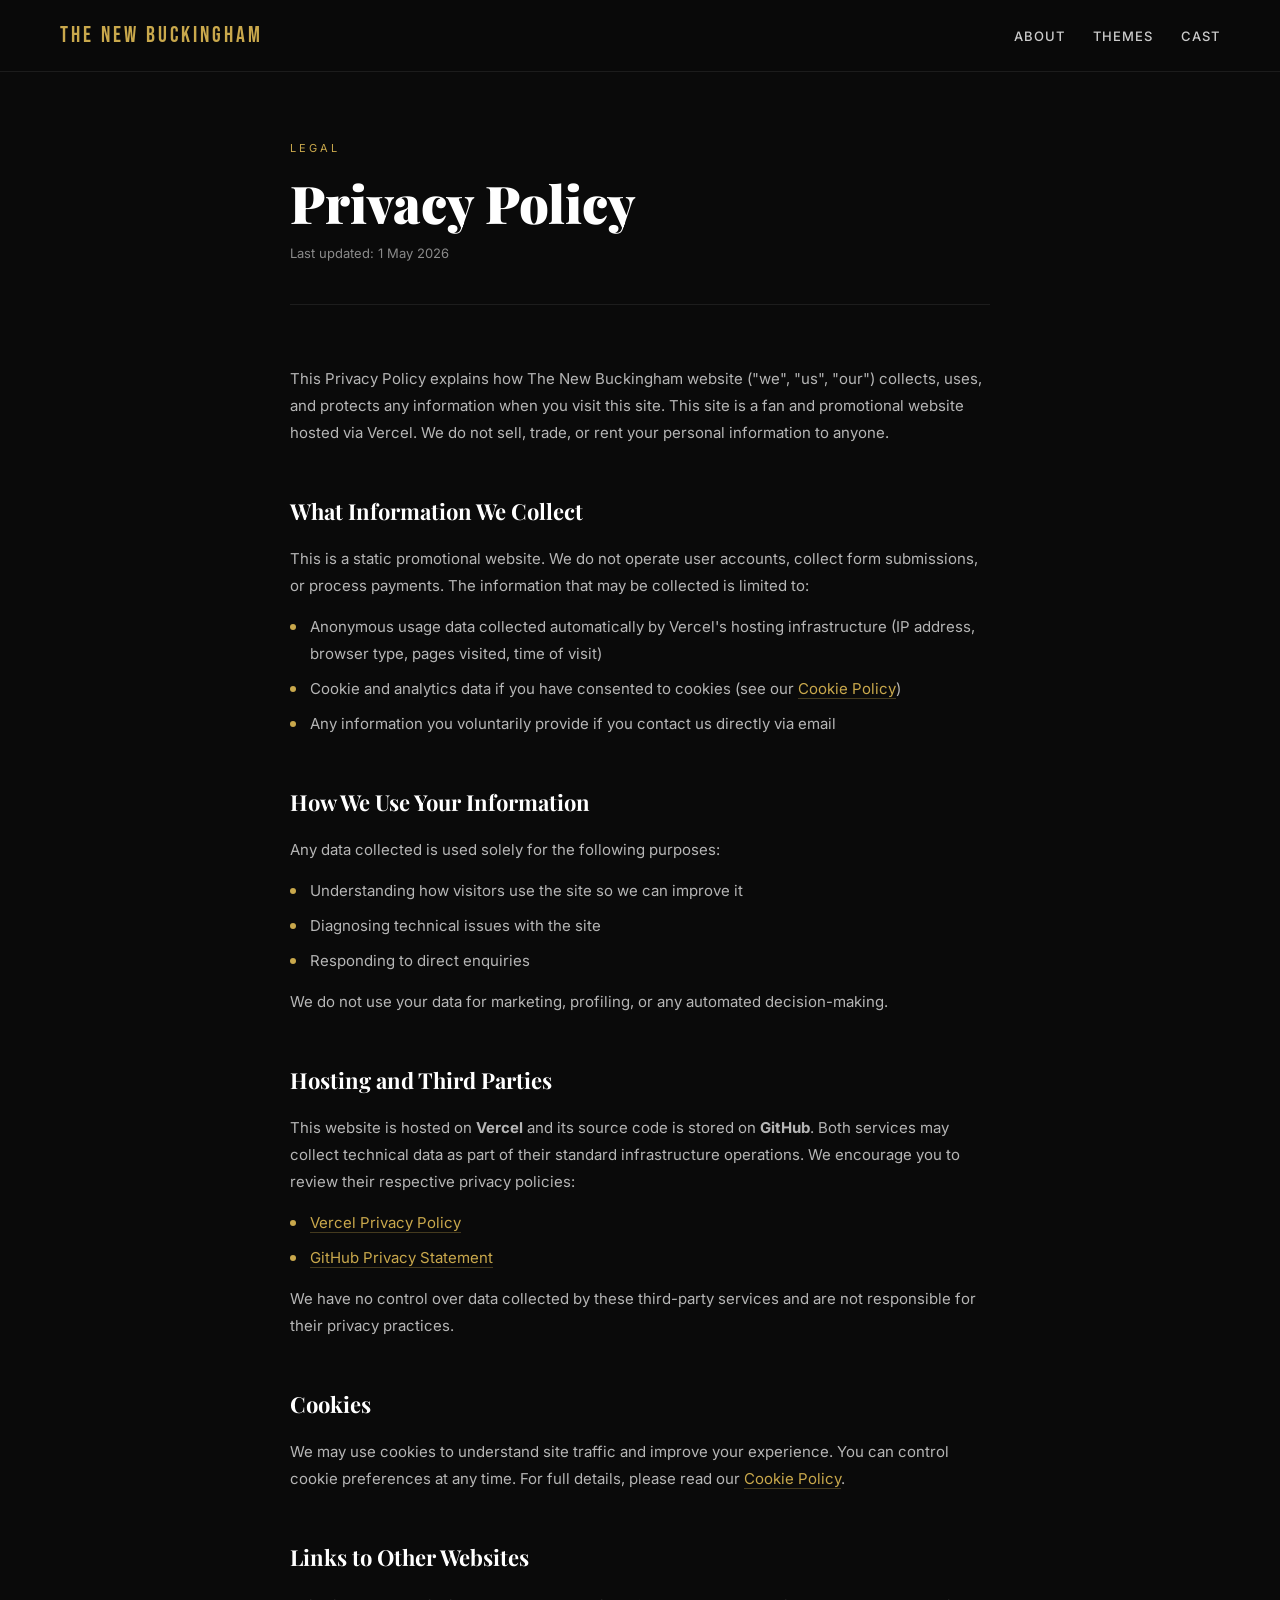
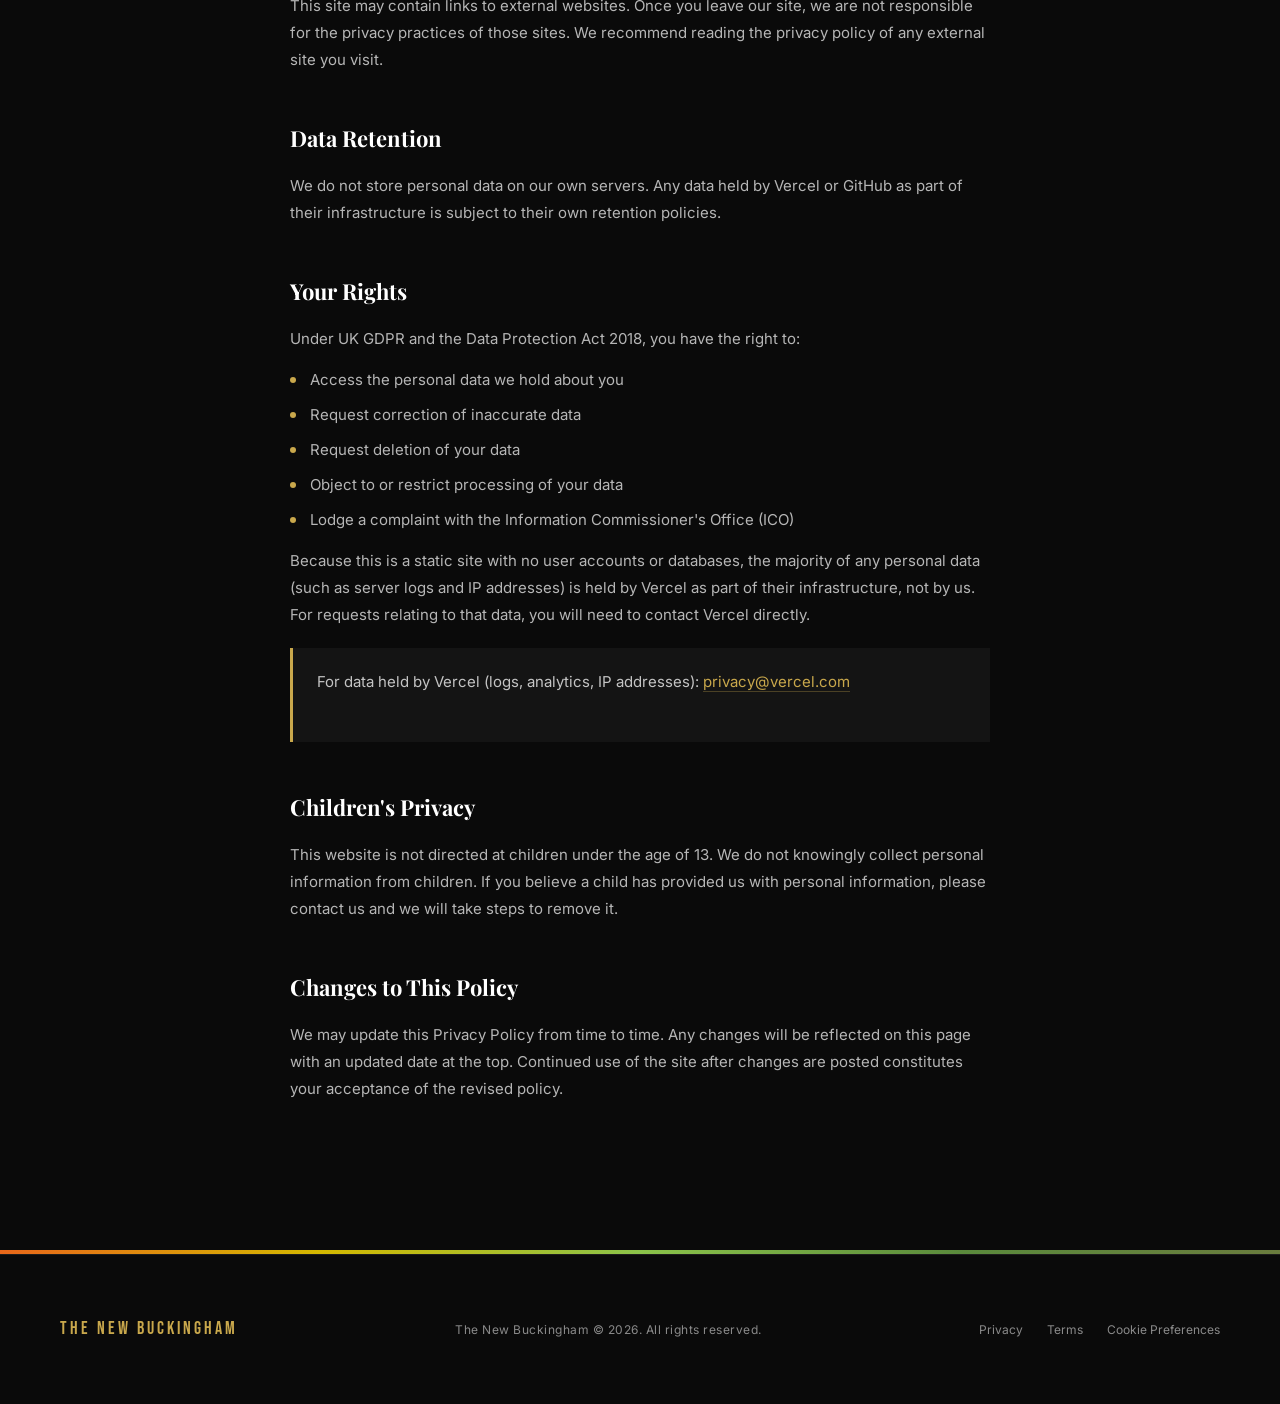
==== privacy/index.html @ f7c5b8de "Legal and updated CSS" ====
<!DOCTYPE html>
<html lang="en">
<head>
<meta charset="UTF-8">
<meta name="viewport" content="width=device-width, initial-scale=1.0">
<title>Privacy Policy | The New Buckingham</title>
<link rel="preconnect" href="https://fonts.googleapis.com">
<link href="https://fonts.googleapis.com/css2?family=Bebas+Neue&family=Playfair+Display:ital,wght@0,400;0,700;0,900;1,400;1,700&family=Inter:wght@300;400;500;600&display=swap" rel="stylesheet">
<link rel="stylesheet" href="/s/styles.css">
<link rel="stylesheet" href="/s/legal.css">
<link rel="stylesheet" href="/s/responsive.css">
</head>
<body>

<nav>
  <a href="/" class="nav-logo">The New Buckingham</a>
  <ul class="nav-links">
    <li><a href="/#about">About</a></li>
    <li><a href="/#themes">Themes</a></li>
    <li><a href="/#cast">Cast</a></li>
  </ul>
</nav>

<main class="legal-page">

  <span class="legal-label">Legal</span>
  <h1 class="legal-title">Privacy Policy</h1>
  <p class="legal-updated">Last updated: 1 May 2026</p>

  <div class="legal-section">
    <p>This Privacy Policy explains how The New Buckingham website ("we", "us", "our") collects, uses, and protects any information when you visit this site. This site is a fan and promotional website hosted via Vercel. We do not sell, trade, or rent your personal information to anyone.</p>
  </div>

  <div class="legal-section">
    <h2>What Information We Collect</h2>
    <p>This is a static promotional website. We do not operate user accounts, collect form submissions, or process payments. The information that may be collected is limited to:</p>
    <ul>
      <li>Anonymous usage data collected automatically by Vercel's hosting infrastructure (IP address, browser type, pages visited, time of visit)</li>
      <li>Cookie and analytics data if you have consented to cookies (see our <a href="/cookies">Cookie Policy</a>)</li>
      <li>Any information you voluntarily provide if you contact us directly via email</li>
    </ul>
  </div>

  <div class="legal-section">
    <h2>How We Use Your Information</h2>
    <p>Any data collected is used solely for the following purposes:</p>
    <ul>
      <li>Understanding how visitors use the site so we can improve it</li>
      <li>Diagnosing technical issues with the site</li>
      <li>Responding to direct enquiries</li>
    </ul>
    <p>We do not use your data for marketing, profiling, or any automated decision-making.</p>
  </div>

  <div class="legal-section">
    <h2>Hosting and Third Parties</h2>
    <p>This website is hosted on <strong>Vercel</strong> and its source code is stored on <strong>GitHub</strong>. Both services may collect technical data as part of their standard infrastructure operations. We encourage you to review their respective privacy policies:</p>
    <ul>
      <li><a href="https://vercel.com/legal/privacy-policy" target="_blank" rel="noopener">Vercel Privacy Policy</a></li>
      <li><a href="https://docs.github.com/en/site-policy/privacy-policies/github-general-privacy-statement" target="_blank" rel="noopener">GitHub Privacy Statement</a></li>
    </ul>
    <p>We have no control over data collected by these third-party services and are not responsible for their privacy practices.</p>
  </div>

  <div class="legal-section">
    <h2>Cookies</h2>
    <p>We may use cookies to understand site traffic and improve your experience. You can control cookie preferences at any time. For full details, please read our <a href="/cookies">Cookie Policy</a>.</p>
  </div>

  <div class="legal-section">
    <h2>Links to Other Websites</h2>
    <p>This site may contain links to external websites. Once you leave our site, we are not responsible for the privacy practices of those sites. We recommend reading the privacy policy of any external site you visit.</p>
  </div>

  <div class="legal-section">
    <h2>Data Retention</h2>
    <p>We do not store personal data on our own servers. Any data held by Vercel or GitHub as part of their infrastructure is subject to their own retention policies.</p>
  </div>

  <div class="legal-section">
    <h2>Your Rights</h2>
    <p>Under UK GDPR and the Data Protection Act 2018, you have the right to:</p>
    <ul>
      <li>Access the personal data we hold about you</li>
      <li>Request correction of inaccurate data</li>
      <li>Request deletion of your data</li>
      <li>Object to or restrict processing of your data</li>
      <li>Lodge a complaint with the Information Commissioner's Office (ICO)</li>
    </ul>
    <p>Because this is a static site with no user accounts or databases, the majority of any personal data (such as server logs and IP addresses) is held by Vercel as part of their infrastructure, not by us. For requests relating to that data, you will need to contact Vercel directly.</p>
    <div class="legal-highlight">
      For data held by Vercel (logs, analytics, IP addresses): <a href="mailto:privacy@vercel.com">privacy@vercel.com</a><br><br></div>
  </div>

  <div class="legal-section">
    <h2>Children's Privacy</h2>
    <p>This website is not directed at children under the age of 13. We do not knowingly collect personal information from children. If you believe a child has provided us with personal information, please contact us and we will take steps to remove it.</p>
  </div>

  <div class="legal-section">
    <h2>Changes to This Policy</h2>
    <p>We may update this Privacy Policy from time to time. Any changes will be reflected on this page with an updated date at the top. Continued use of the site after changes are posted constitutes your acceptance of the revised policy.</p>
  </div>

</main>

<div class="rainbow-bar"></div>

<footer class="site-footer">
  <span class="footer-brand">The New Buckingham</span>
  <p class="footer-text">The New Buckingham &copy; 2026. All rights reserved.</p>
  <div class="footer-links">
    <a href="/privacy">Privacy</a>
    <a href="/terms">Terms</a>
    <a href="/cookies">Cookie Preferences</a>
  </div>
</footer>

</body>
</html>
---- s/styles.css ----
*, *::before, *::after { margin: 0; padding: 0; box-sizing: border-box; }

  :root {
    --netflix-red: #E50914;
    --gold: #C9A84C;
    --orange: #E8671A;
    --yellow: #D4B800;
    --green: #5A8A3C;
    --muted: #8a8a8a;
    --white: #ffffff;
    --dark: #0a0a0a;
    --card-bg: #141414;
  }

  html { scroll-behavior: smooth; }

  body {
    background: var(--dark);
    color: var(--white);
    font-family: 'Inter', sans-serif;
    overflow-x: hidden;
  }

  /* ── NETFLIX NAV ── */
  nav {
    position: fixed;
    top: 0; left: 0; right: 0;
    z-index: 100;
    padding: 18px 60px;
    display: flex;
    align-items: center;
    justify-content: space-between;
    background: linear-gradient(to bottom, rgba(0,0,0,0.9) 0%, transparent 100%);
    transition: background 0.3s;
  }
  nav.scrolled { background: rgba(10,10,10,0.97); }

  .nav-logo {
    font-family: 'Bebas Neue', sans-serif;
    font-size: 22px;
    color: var(--gold);
    letter-spacing: 3px;
    text-decoration: none;
  }
  .nav-links { display: flex; gap: 28px; list-style: none; }
  .nav-links a {
    color: #ccc;
    text-decoration: none;
    font-size: 13px;
    font-weight: 500;
    letter-spacing: 1px;
    text-transform: uppercase;
    transition: color 0.2s;
  }
  .nav-links a:hover { color: var(--white); }

  /* ── HERO ── */
  .hero {
    position: relative;
    height: 100vh;
    min-height: 700px;
    display: flex;
    align-items: flex-end;
    overflow: hidden;
  }

  .hero-bg {
    position: absolute;
    inset: 0;
    background-image: url('THE_NEW_BUCKINGHAM_BG.png');
    background-size: cover;
    background-position: center 20%;
    transform: scale(1.04);
    animation: slowZoom 20s ease-out forwards;
  }

  @keyframes slowZoom {
    from { transform: scale(1.04); }
    to   { transform: scale(1.0); }
  }

  .hero-gradient {
    position: absolute;
    inset: 0;
    background:
      linear-gradient(to right, rgba(0,0,0,0.85) 30%, transparent 70%),
      linear-gradient(to top, rgba(0,0,0,1) 0%, rgba(0,0,0,0.3) 40%, transparent 70%);
  }

  .hero-content {
    position: relative;
    z-index: 2;
    padding: 0 60px 80px;
    max-width: 700px;
    animation: heroFadeUp 1.2s ease both;
  }

  @keyframes heroFadeUp {
    from { opacity: 0; transform: translateY(40px); }
    to   { opacity: 1; transform: translateY(0); }
  }

  .hero-badge {
    display: inline-flex;
    align-items: center;
    gap: 8px;
    background: var(--gold);
    color: black;
    font-size: 11px;
    font-weight: 600;
    letter-spacing: 2.5px;
    text-transform: uppercase;
    padding: 6px 14px;
    margin-bottom: 24px;
  }

  .hero-logo {
    width: 520px;
    max-width: 90vw;
    margin-bottom: 28px;
    filter: drop-shadow(0 4px 20px rgba(0,0,0,0.6));
  }

  .hero-tagline {
    font-family: 'Playfair Display', serif;
    font-style: italic;
    font-size: 22px;
    color: rgba(255,255,255,0.85);
    margin-bottom: 20px;
    line-height: 1.4;
  }

  .hero-synopsis {
    font-size: 15px;
    line-height: 1.7;
    color: rgba(255,255,255,0.75);
    margin-bottom: 36px;
    max-width: 560px;
  }

  .hero-cta {
    display: flex;
    gap: 14px;
    flex-wrap: wrap;
  }

  .btn-primary {
    display: inline-flex;
    align-items: center;
    gap: 10px;
    background: white;
    color: black;
    font-weight: 700;
    font-size: 16px;
    padding: 14px 32px;
    border: none;
    cursor: pointer;
    text-decoration: none;
    transition: background 0.2s;
  }
  .btn-primary:hover { background: rgba(255,255,255,0.85); }

  .btn-secondary {
    display: inline-flex;
    align-items: center;
    gap: 10px;
    background: rgba(109,109,110,0.7);
    color: white;
    font-weight: 600;
    font-size: 16px;
    padding: 14px 32px;
    border: none;
    cursor: pointer;
    text-decoration: none;
    backdrop-filter: blur(4px);
    transition: background 0.2s;
  }
  .btn-secondary:hover { background: rgba(109,109,110,0.5); }

  .hero-meta {
    position: absolute;
    right: 60px;
    bottom: 80px;
    z-index: 2;
    text-align: right;
    animation: heroFadeUp 1.4s ease both;
  }
  .hero-meta .premiere {
    font-size: 12px;
    letter-spacing: 2px;
    text-transform: uppercase;
    color: var(--gold);
    margin-bottom: 4px;
  }
  .hero-meta .premiere-date {
    font-family: 'Playfair Display', serif;
    font-size: 20px;
    font-weight: 700;
  }

  /* ── ABOUT SECTION ── */
  .about {
    padding: 100px 60px;
    display: grid;
    grid-template-columns: 1fr 1fr;
    gap: 80px;
    align-items: center;
    max-width: 1300px;
    margin: 0 auto;
  }

  .section-label {
    font-size: 11px;
    letter-spacing: 3px;
    text-transform: uppercase;
    color: var(--gold);
    margin-bottom: 16px;
  }

  .about-heading {
    font-family: 'Playfair Display', serif;
    font-size: 52px;
    line-height: 1.1;
    font-weight: 900;
    margin-bottom: 28px;
  }
  .about-heading em {
    font-style: italic;
    color: rgba(255,255,255,0.5);
  }

  .about-text {
    font-size: 16px;
    line-height: 1.8;
    color: rgba(255,255,255,0.7);
    margin-bottom: 20px;
  }

  .about-stats {
    display: flex;
    gap: 40px;
    margin-top: 40px;
    padding-top: 40px;
    border-top: 1px solid rgba(255,255,255,0.1);
  }
  .stat-num {
    font-family: 'Bebas Neue', sans-serif;
    font-size: 48px;
    color: var(--white);
    line-height: 1;
  }
  .stat-label {
    font-size: 12px;
    letter-spacing: 1.5px;
    text-transform: uppercase;
    color: var(--muted);
    margin-top: 4px;
  }

  .about-poster {
    position: relative;
  }
  .about-poster img {
    width: 100%;
    display: block;
  }
  .about-poster::before {
    content: '';
    position: absolute;
    inset: -3px;
    background: linear-gradient(135deg, var(--orange), var(--yellow), var(--green));
    z-index: -1;
  }

  /* ── STILL / SCENE SECTION ── */
  .scene-section {
    position: relative;
    overflow: hidden;
  }

  .scene-img {
    width: 100%;
    height: 600px;
    object-fit: cover;
    display: block;
    filter: brightness(0.55);
  }

  .scene-overlay {
    position: absolute;
    inset: 0;
    display: flex;
    align-items: center;
    justify-content: center;
    flex-direction: column;
    text-align: center;
    padding: 40px;
  }

  .scene-quote {
    font-family: 'Playfair Display', serif;
    font-size: clamp(28px, 4vw, 56px);
    font-weight: 900;
    font-style: italic;
    line-height: 1.2;
    max-width: 900px;
    text-shadow: 0 2px 20px rgba(0,0,0,0.8);
    margin-bottom: 20px;
  }

  .scene-attribution {
    font-size: 13px;
    letter-spacing: 2px;
    text-transform: uppercase;
    color: var(--gold);
  }

  /* ── THEMES ── */
  .themes-section {
    padding: 100px 60px;
    max-width: 1300px;
    margin: 0 auto;
  }

  .themes-header {
    margin-bottom: 60px;
  }

  .themes-heading {
    font-family: 'Playfair Display', serif;
    font-size: 46px;
    font-weight: 900;
  }

  .themes-grid {
    display: grid;
    grid-template-columns: repeat(3, 1fr);
    gap: 2px;
  }

  .theme-card {
    background: var(--card-bg);
    padding: 40px 36px;
    position: relative;
    overflow: hidden;
    transition: transform 0.3s, background 0.3s;
    cursor: default;
  }
  .theme-card:hover { background: #1e1e1e; transform: translateY(-4px); }

  .theme-card::before {
    content: '';
    position: absolute;
    top: 0; left: 0; right: 0;
    height: 3px;
  }
  .theme-card:nth-child(1)::before { background: var(--orange); }
  .theme-card:nth-child(2)::before { background: var(--yellow); }
  .theme-card:nth-child(3)::before { background: #b5c840; }
  .theme-card:nth-child(4)::before { background: var(--green); }
  .theme-card:nth-child(5)::before { background: #6a7c3e; }
  .theme-card:nth-child(6)::before { background: #8b5e3c; }

  .theme-num {
    font-family: 'Bebas Neue', sans-serif;
    font-size: 64px;
    color: rgba(255,255,255,0.06);
    position: absolute;
    top: 16px; right: 24px;
    line-height: 1;
  }

  .theme-title {
    font-family: 'Playfair Display', serif;
    font-size: 22px;
    font-weight: 700;
    margin-bottom: 14px;
  }

  .theme-desc {
    font-size: 14px;
    line-height: 1.7;
    color: rgba(255,255,255,0.6);
  }

  /* ── CAST ── */
  .cast-section {
    padding: 100px 60px;
    background: #0d0d0d;
  }
  .cast-inner {
    max-width: 1300px;
    margin: 0 auto;
  }

  .cast-heading {
    font-family: 'Playfair Display', serif;
    font-size: 46px;
    font-weight: 900;
    margin-bottom: 60px;
  }

  .cast-grid {
    display: grid;
    grid-template-columns: repeat(3, 1fr);
    gap: 2px;
  }

  .cast-card {
    background: var(--card-bg);
    padding: 36px;
    transition: background 0.2s;
  }
  .cast-card:hover { background: #1e1e1e; }

  .cast-role {
    font-size: 11px;
    letter-spacing: 2.5px;
    text-transform: uppercase;
    color: var(--gold);
    margin-bottom: 8px;
  }

  .cast-name {
    font-family: 'Bebas Neue', sans-serif;
    font-size: 52px;
    letter-spacing: 2px;
    line-height: 1;
    margin-bottom: 16px;
  }

  .cast-desc {
    font-size: 14px;
    line-height: 1.7;
    color: rgba(255,255,255,0.65);
  }

  /* ── FOOTER ── */
  footer {
    padding: 60px;
    border-top: 1px solid rgba(255,255,255,0.08);
    max-width: 1300px;
    margin: 0 auto;
    display: flex;
    justify-content: space-between;
    align-items: center;
    flex-wrap: wrap;
    gap: 20px;
  }

  .footer-logo img { height: 28px; opacity: 0.7; }

  .footer-text {
    font-size: 12px;
    color: var(--muted);
    letter-spacing: 0.5px;
  }

  .footer-links {
    display: flex;
    gap: 24px;
  }
  .footer-links a {
    font-size: 12px;
    color: var(--muted);
    text-decoration: none;
    transition: color 0.2s;
  }
  .footer-links a:hover { color: white; }

  /* ── RAINBOW DIVIDER ── */
  .rainbow-bar {
    height: 4px;
    background: linear-gradient(to right, #E8671A, #D4B800, #8bc34a, #5A8A3C, #6a7c3e);
    width: 100%;
  }

  /* ── RESPONSIVE ── */
  @media (max-width: 900px) {
    nav { padding: 18px 24px; }
    .nav-links { display: none; }
    .hero-content { padding: 0 24px 60px; }
    .hero-meta { right: 24px; bottom: 60px; }
    .about { grid-template-columns: 1fr; padding: 60px 24px; gap: 40px; }
    .themes-section { padding: 60px 24px; }
    .themes-grid { grid-template-columns: 1fr; }
    .cast-section { padding: 60px 24px; }
    .cast-grid { grid-template-columns: 1fr; }
    footer { padding: 40px 24px; flex-direction: column; align-items: flex-start; }
    .hero-logo { width: 340px; }
    .about-heading { font-size: 36px; }
  }
---- s/legal.css ----
/* ── THE NEW BUCKINGHAM — SHARED STYLES ── */

*, *::before, *::after { margin: 0; padding: 0; box-sizing: border-box; }

:root {
  --gold:     #C9A84C;
  --orange:   #E8671A;
  --yellow:   #D4B800;
  --green:    #5A8A3C;
  --muted:    #8a8a8a;
  --white:    #ffffff;
  --dark:     #0a0a0a;
  --card-bg:  #141414;
  --border:   rgba(255,255,255,0.08);
}

html { scroll-behavior: smooth; }

body {
  background: var(--dark);
  color: var(--white);
  font-family: 'Inter', sans-serif;
  overflow-x: hidden;
  line-height: 1.6;
}

/* ── NAV ── */
nav {
  position: fixed;
  top: 0; left: 0; right: 0;
  z-index: 100;
  padding: 18px 60px;
  display: flex;
  align-items: center;
  justify-content: space-between;
  background: rgba(10,10,10,0.97);
  border-bottom: 1px solid var(--border);
}

.nav-logo {
  font-family: 'Bebas Neue', sans-serif;
  font-size: 22px;
  color: var(--gold);
  letter-spacing: 3px;
  text-decoration: none;
}

.nav-links { display: flex; gap: 28px; list-style: none; }
.nav-links a {
  color: #ccc;
  text-decoration: none;
  font-size: 13px;
  font-weight: 500;
  letter-spacing: 1px;
  text-transform: uppercase;
  transition: color 0.2s;
}
.nav-links a:hover { color: var(--white); }

/* ── LEGAL PAGE LAYOUT ── */
.legal-page {
  max-width: 820px;
  margin: 0 auto;
  padding: 140px 60px 100px;
}

.legal-label {
  font-size: 11px;
  letter-spacing: 3px;
  text-transform: uppercase;
  color: var(--gold);
  margin-bottom: 16px;
  display: block;
}

.legal-title {
  font-family: 'Playfair Display', serif;
  font-size: 52px;
  font-weight: 900;
  line-height: 1.1;
  margin-bottom: 12px;
}

.legal-updated {
  font-size: 13px;
  color: var(--muted);
  margin-bottom: 60px;
  padding-bottom: 40px;
  border-bottom: 1px solid var(--border);
}

.legal-section {
  margin-bottom: 48px;
}

.legal-section h2 {
  font-family: 'Playfair Display', serif;
  font-size: 22px;
  font-weight: 700;
  margin-bottom: 16px;
  color: var(--white);
}

.legal-section p {
  font-size: 15px;
  line-height: 1.8;
  color: rgba(255,255,255,0.7);
  margin-bottom: 14px;
}

.legal-section p:last-child { margin-bottom: 0; }

.legal-section ul {
  list-style: none;
  margin: 14px 0;
}

.legal-section ul li {
  font-size: 15px;
  line-height: 1.8;
  color: rgba(255,255,255,0.7);
  padding-left: 20px;
  position: relative;
  margin-bottom: 8px;
}

.legal-section ul li::before {
  content: '';
  position: absolute;
  left: 0;
  top: 11px;
  width: 6px;
  height: 6px;
  border-radius: 50%;
  background: var(--gold);
}

.legal-section a {
  color: var(--gold);
  text-decoration: none;
  border-bottom: 1px solid rgba(201,168,76,0.3);
  transition: border-color 0.2s;
}
.legal-section a:hover { border-color: var(--gold); }

.legal-divider {
  height: 1px;
  background: var(--border);
  margin: 48px 0;
}

.legal-highlight {
  background: var(--card-bg);
  border-left: 3px solid var(--gold);
  padding: 20px 24px;
  margin: 20px 0;
  font-size: 15px;
  line-height: 1.8;
  color: rgba(255,255,255,0.75);
}

/* ── RAINBOW BAR ── */
.rainbow-bar {
  height: 4px;
  background: linear-gradient(to right, #E8671A, #D4B800, #8bc34a, #5A8A3C, #6a7c3e);
  width: 100%;
}

/* ── FOOTER ── */
.site-footer {
  padding: 60px;
  border-top: 1px solid var(--border);
  max-width: 1300px;
  margin: 0 auto;
  display: flex;
  justify-content: space-between;
  align-items: center;
  flex-wrap: wrap;
  gap: 20px;
}

.footer-brand {
  font-family: 'Bebas Neue', sans-serif;
  font-size: 18px;
  color: var(--gold);
  letter-spacing: 3px;
}

.footer-text {
  font-size: 12px;
  color: var(--muted);
  letter-spacing: 0.5px;
}

.footer-links {
  display: flex;
  gap: 24px;
}
.footer-links a {
  font-size: 12px;
  color: var(--muted);
  text-decoration: none;
  transition: color 0.2s;
}
.footer-links a:hover { color: var(--white); }

/* ── RESPONSIVE ── */
@media (max-width: 900px) {
  nav { padding: 18px 24px; }
  .nav-links { display: none; }
  .legal-page { padding: 120px 24px 80px; }
  .legal-title { font-size: 36px; }
  .site-footer { padding: 40px 24px; flex-direction: column; align-items: flex-start; }
}

  .cookie-table {
    width: 100%;
    border-collapse: collapse;
    margin: 20px 0;
    font-size: 14px;
  }
  .cookie-table th {
    text-align: left;
    padding: 12px 16px;
    background: var(--card-bg);
    color: var(--gold);
    font-size: 11px;
    letter-spacing: 1.5px;
    text-transform: uppercase;
    font-weight: 600;
    border-bottom: 1px solid rgba(255,255,255,0.1);
  }
  .cookie-table td {
    padding: 14px 16px;
    border-bottom: 1px solid rgba(255,255,255,0.05);
    color: rgba(255,255,255,0.7);
    vertical-align: top;
    line-height: 1.6;
  }
  .cookie-table tr:last-child td { border-bottom: none; }
  .cookie-table tr:hover td { background: rgba(255,255,255,0.02); }

  .cookie-badge {
    display: inline-block;
    padding: 3px 10px;
    font-size: 11px;
    letter-spacing: 1px;
    text-transform: uppercase;
    font-weight: 600;
  }
  .badge-essential { background: rgba(201,168,76,0.15); color: var(--gold); }
  .badge-analytics { background: rgba(90,138,60,0.15); color: #7dc456; }
  .badge-functional { background: rgba(232,103,26,0.15); color: var(--orange); }
---- s/responsive.css ----
/* ── RESPONSIVE OVERRIDES ── */

/* 1. Ultra Wide Screens - Cap content width for readability */
@media (min-width: 1800px) {
  .hero-content {
    padding-left: calc((100vw - 1600px) / 2);
  }
  .hero-meta {
    right: calc((100vw - 1600px) / 2);
  }
}

/* 2. Large Tablets & Laptops (max-width: 1100px) */
@media (max-width: 1100px) {
  .about {
    gap: 40px;
  }
  .about-heading {
    font-size: 42px;
  }
  .themes-grid, .cast-grid {
    grid-template-columns: repeat(2, 1fr); /* 2 columns instead of 3 */
  }
}

/* 3. Small Tablets & Phones (max-width: 900px) */
/* (Your existing media query is here, these are additions to it) */
@media (max-width: 900px) {
  .hero {
    align-items: center; /* Center content on mobile for better focus */
    text-align: center;
  }
  
  .hero-content {
    max-width: 100%;
    display: flex;
    flex-direction: column;
    align-items: center;
  }

  .hero-synopsis {
    margin-left: auto;
    margin-right: auto;
  }

  .hero-cta {
    justify-content: center;
  }

  .hero-meta {
    position: relative;
    right: auto;
    bottom: auto;
    text-align: center;
    margin-top: 30px;
  }

  .about-stats {
    justify-content: space-around;
  }

  .scene-img {
    height: 400px;
  }
}

/* 4. Small Mobile Devices (max-width: 600px) */
@media (max-width: 600px) {
  nav {
    padding: 15px 20px;
  }
  
  .nav-logo {
    font-size: 18px;
  }

  .hero-logo {
    width: 280px;
  }

  .hero-tagline {
    font-size: 18px;
  }

  .hero-synopsis {
    font-size: 14px;
    line-height: 1.6;
  }

  .btn-primary, .btn-secondary {
    width: 100%; /* Full width buttons for easier tapping */
    justify-content: center;
    padding: 12px 20px;
    font-size: 14px;
  }

  .about-heading {
    font-size: 32px;
  }

  .about-stats {
    flex-direction: column;
    gap: 25px;
    align-items: center;
  }

  .themes-grid, .cast-grid {
    grid-template-columns: 1fr; /* Single column */
  }

  .theme-card, .cast-card {
    padding: 30px 24px;
  }

  .cast-name {
    font-size: 40px;
  }

  .scene-quote {
    font-size: 24px;
  }
}

/* 5. Touch Device Optimizations */
@media (hover: none) {
  .theme-card:hover, .cast-card:hover {
    transform: none; /* Disable hover lifts on mobile to prevent "sticky" taps */
  }
  
  .nav.scrolled {
    background: rgba(10,10,10,1); /* Solid background for mobile header */
  }
}

/* 6. Fix for short screens (Landscape phones) */
@media (max-height: 500px) and (orientation: landscape) {
  .hero {
    height: auto;
    padding: 100px 20px;
  }
  .hero-bg {
    height: 120%; /* Ensure coverage */
  }
}
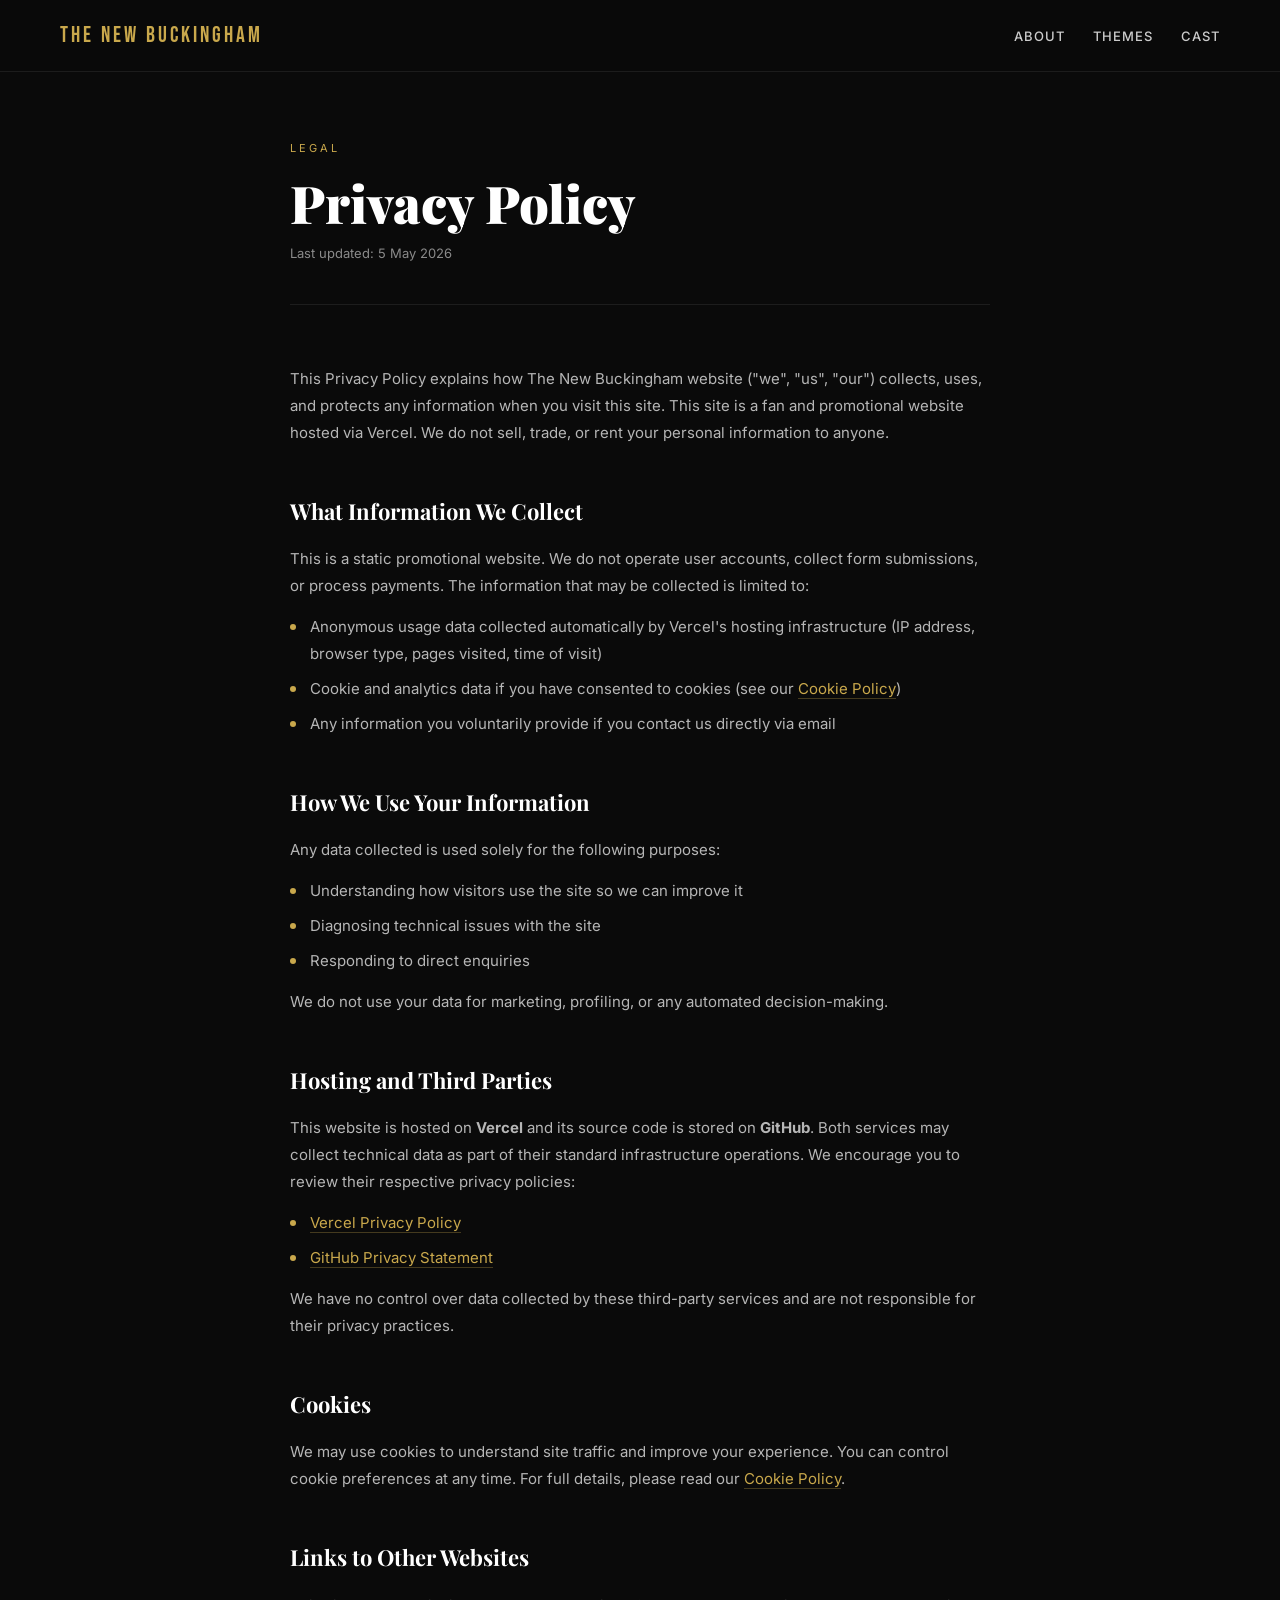
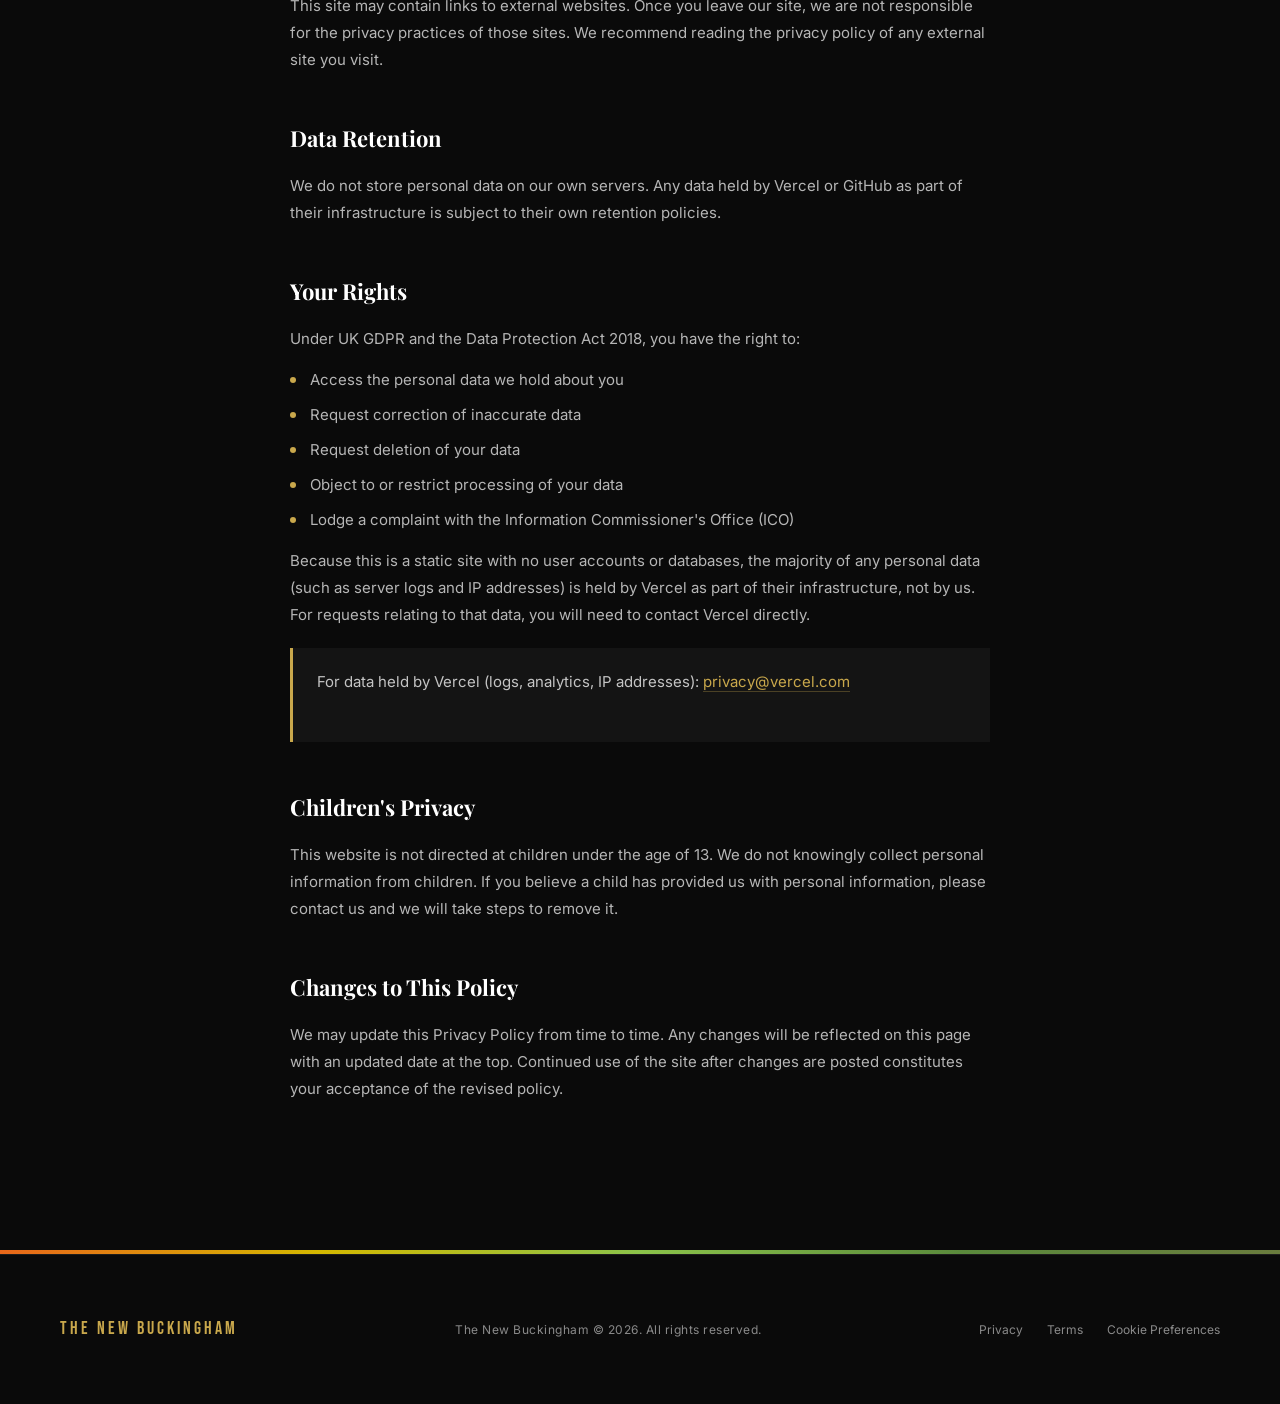
==== commit 62440f46: "Update index.html" ====
--- a/privacy/index.html
+++ b/privacy/index.html
@@ -25,7 +25,7 @@
 
   <span class="legal-label">Legal</span>
   <h1 class="legal-title">Privacy Policy</h1>
-  <p class="legal-updated">Last updated: 1 May 2026</p>
+  <p class="legal-updated">Last updated: 5 May 2026</p>
 
   <div class="legal-section">
     <p>This Privacy Policy explains how The New Buckingham website ("we", "us", "our") collects, uses, and protects any information when you visit this site. This site is a fan and promotional website hosted via Vercel. We do not sell, trade, or rent your personal information to anyone.</p>
--- a/s/responsive.css
+++ b/s/responsive.css
@@ -141,4 +141,130 @@
   .hero-bg {
     height: 120%; /* Ensure coverage */
   }
+}
+
+/* ── RESPONSIVE OVERRIDES (Comprehensive) ── */
+
+/* 1. Navigation & Header */
+@media (max-width: 900px) {
+  nav { 
+    padding: 15px 24px; 
+  }
+  .nav-links { 
+    display: none; /* Hide for mobile hamburger or drawer */
+  }
+  .hero-logo { 
+    width: 320px; 
+  }
+}
+
+/* 2. Legal Page & Content Widths */
+@media (max-width: 900px) {
+  .legal-page { 
+    padding: 120px 24px 80px; 
+  }
+  .legal-title { 
+    font-size: 36px; 
+    line-height: 1.2;
+  }
+  .legal-highlight {
+    padding: 16px;
+    font-size: 14px;
+  }
+}
+
+/* 3. Cookie Tables (Critical for Mobile) */
+@media (max-width: 600px) {
+  .cookie-table {
+    display: block;
+    overflow-x: auto; /* Allow horizontal swipe for tables on small phones */
+    -webkit-overflow-scrolling: touch;
+  }
+  
+  .cookie-table th, 
+  .cookie-table td {
+    min-width: 120px; /* Prevents text from being squashed too thin */
+    padding: 10px;
+    font-size: 13px;
+  }
+
+  .badge-essential, 
+  .badge-analytics, 
+  .badge-functional {
+    font-size: 9px;
+    padding: 2px 6px;
+  }
+}
+
+/* 4. 404 Glitch Page Responsive */
+@media (max-width: 600px) {
+  .code {
+    font-size: 80px; /* Shrink large "404" text so it doesn't overflow */
+    letter-spacing: 2px;
+  }
+  
+  .title {
+    font-size: 24px;
+  }
+  
+  .text {
+    font-size: 14px;
+    padding: 0 10px;
+  }
+
+  .wrap {
+    padding: 20px;
+  }
+
+  /* Disable heavy animations on low-power mobile devices for better battery/perf */
+  body::after {
+    opacity: 0.02; /* Reduce static overlay intensity */
+  }
+}
+
+/* 5. Grids & Footer */
+@media (max-width: 900px) {
+  .about { 
+    grid-template-columns: 1fr; 
+    padding: 60px 24px; 
+    gap: 40px; 
+  }
+  
+  .themes-grid, 
+  .cast-grid { 
+    grid-template-columns: 1fr; 
+  }
+
+  .site-footer { 
+    padding: 40px 24px; 
+    flex-direction: column; 
+    align-items: flex-start; 
+    gap: 30px;
+  }
+
+  .footer-links {
+    flex-direction: column;
+    gap: 12px;
+  }
+}
+
+/* 6. Touch Targets */
+@media (pointer: coarse) {
+  .btn, 
+  .btn-primary, 
+  .btn-secondary {
+    min-height: 48px; /* Easier to tap with fingers */
+  }
+  
+  .nav-links a, 
+  .legal-section a {
+    padding: 5px 0; /* Increase clickable area */
+  }
+}
+
+/* 7. High-Resolution Screen Cap */
+@media (min-width: 1600px) {
+  .legal-page {
+    max-width: 1000px; /* Allow a bit more width on ultra-wide monitors */
+  }
 }
